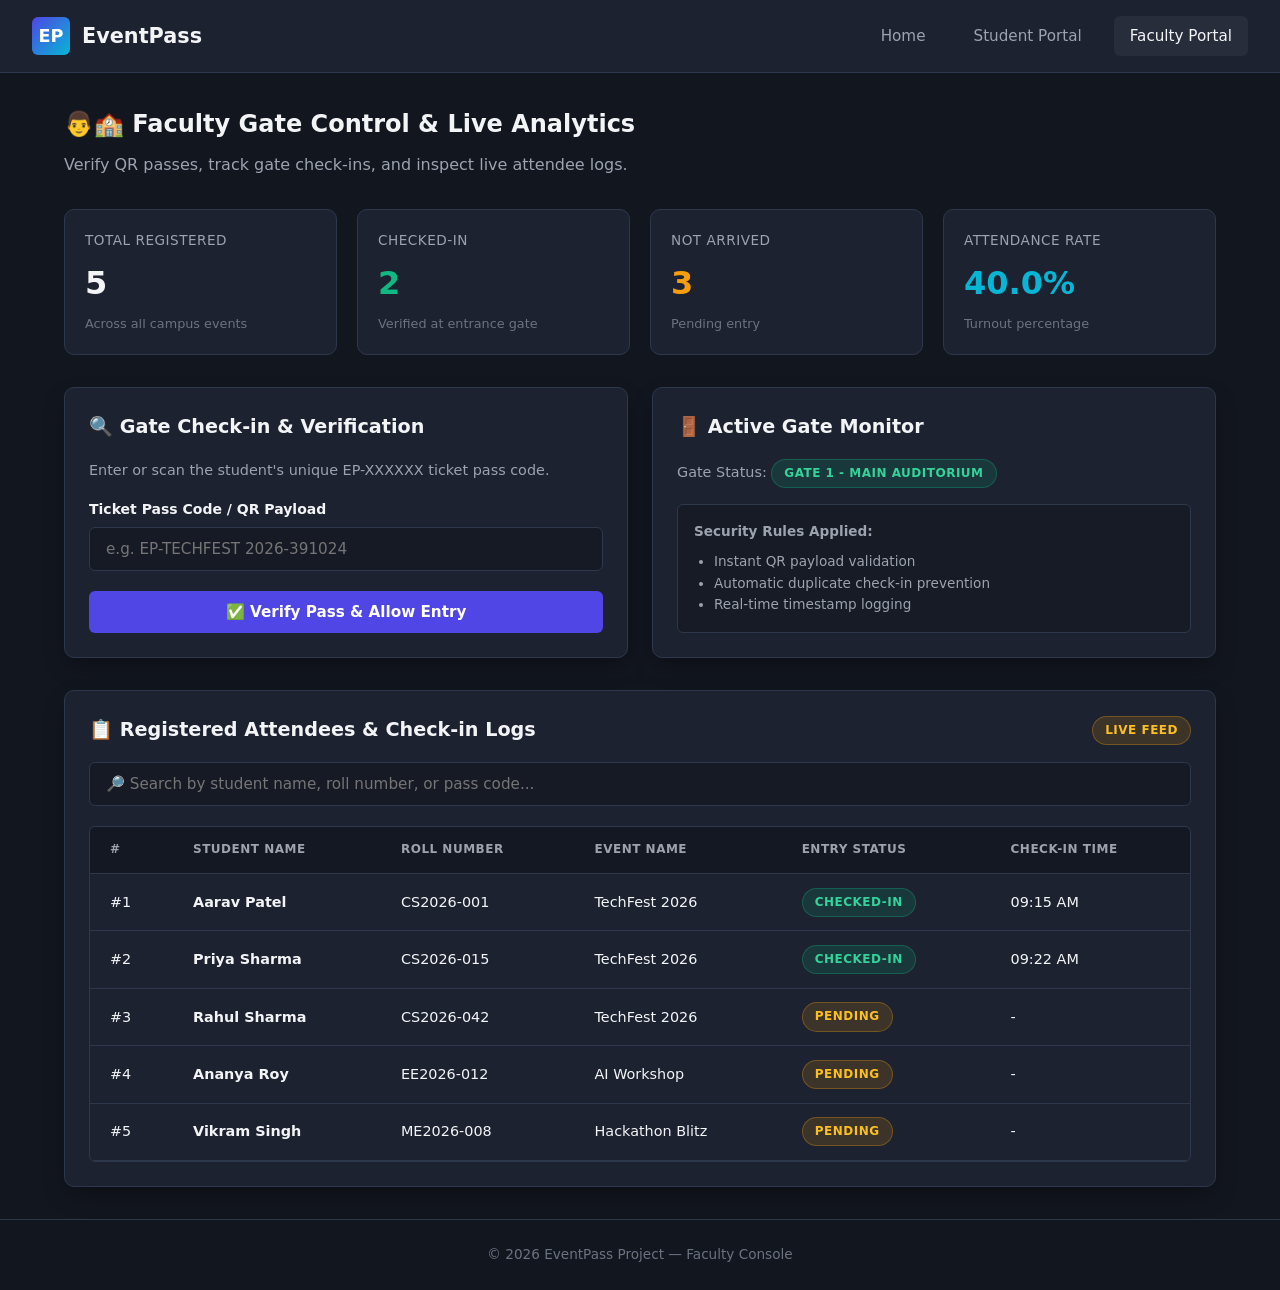
==== frontend/faculty_dashboard.html @ 18d49e3a "Initial EventPass project" ====
<!DOCTYPE html>
<html lang="en">
<head>
    <meta charset="UTF-8">
    <meta name="viewport" content="width=device-width, initial-scale=1.0">
    <title>Faculty Console - EventPass</title>
    <link rel="stylesheet" href="css/style.css">
</head>
<body>

    <!-- Header Navigation -->
    <nav class="navbar">
        <a href="index.html" class="brand">
            <div class="brand-icon">EP</div>
            <span>EventPass</span>
        </a>
        <div class="nav-links">
            <a href="index.html" class="nav-link">Home</a>
            <a href="student_dashboard.html" class="nav-link">Student Portal</a>
            <a href="faculty_dashboard.html" class="nav-link active">Faculty Portal</a>
        </div>
    </nav>

    <!-- Main Content Container -->
    <main class="container">

        <h2 style="margin-bottom: 0.5rem;">👨🏫 Faculty Gate Control & Live Analytics</h2>
        <p style="color: var(--text-muted); margin-bottom: 2rem;">
            Verify QR passes, track gate check-ins, and inspect live attendee logs.
        </p>

        <!-- Stats Overview Widgets -->
        <section class="grid-4">
            <div class="stat-card">
                <div class="stat-label">Total Registered</div>
                <div class="stat-value" id="statTotal">0</div>
                <div class="stat-sub">Across all campus events</div>
            </div>
            <div class="stat-card">
                <div class="stat-label">Checked-In</div>
                <div class="stat-value" id="statCheckedIn" style="color: var(--success);">0</div>
                <div class="stat-sub">Verified at entrance gate</div>
            </div>
            <div class="stat-card">
                <div class="stat-label">Not Arrived</div>
                <div class="stat-value" id="statNotArrived" style="color: var(--warning);">0</div>
                <div class="stat-sub">Pending entry</div>
            </div>
            <div class="stat-card">
                <div class="stat-label">Attendance Rate</div>
                <div class="stat-value" id="statPercentage" style="color: var(--accent);">0%</div>
                <div class="stat-sub">Turnout percentage</div>
            </div>
        </section>

        <!-- Verification & Scanner Controls -->
        <div class="grid-2" style="margin-bottom: 2rem;">
            
            <!-- Gate Verification Input Card -->
            <section class="card">
                <h3 class="card-title">🔍 Gate Check-in & Verification</h3>
                <p style="color: var(--text-muted); font-size: 0.9rem; margin-bottom: 1rem;">
                    Enter or scan the student's unique <code>EP-XXXXXX</code> ticket pass code.
                </p>

                <!-- Feedback alert box -->
                <div id="scanAlertBox" class="alert alert-info" style="display: none;"></div>

                <div class="form-group">
                    <label class="form-label" for="manualPassInput">Ticket Pass Code / QR Payload</label>
                    <input type="text" id="manualPassInput" class="form-control" placeholder="e.g. EP-TECHFEST 2026-391024">
                </div>

                <button id="btnManualVerify" class="btn btn-primary btn-full">
                    ✅ Verify Pass & Allow Entry
                </button>
            </section>

            <!-- Gate Tracking Card -->
            <section class="card">
                <h3 class="card-title">🚪 Active Gate Monitor</h3>
                <p style="color: var(--text-muted); font-size: 0.9rem; margin-bottom: 1rem;">
                    Gate Status: <span class="badge badge-checkedin">Gate 1 - Main Auditorium</span>
                </p>
                <div style="background-color: rgba(0,0,0,0.2); padding: 1rem; border-radius: var(--radius-sm); border: 1px solid var(--border-color); font-size: 0.85rem;">
                    <p style="color: var(--text-muted); margin-bottom: 0.5rem;"><strong>Security Rules Applied:</strong></p>
                    <ul style="padding-left: 1.25rem; color: var(--text-muted);">
                        <li>Instant QR payload validation</li>
                        <li>Automatic duplicate check-in prevention</li>
                        <li>Real-time timestamp logging</li>
                    </ul>
                </div>
            </section>

        </div>

        <!-- Attendee Directory Table -->
        <section class="card">
            <div class="card-title">
                <span>📋 Registered Attendees & Check-in Logs</span>
                <span class="badge badge-pending">Live Feed</span>
            </div>

            <!-- Search Filter Input -->
            <div class="search-box">
                <input type="text" id="searchInput" class="form-control" placeholder="🔎 Search by student name, roll number, or pass code...">
            </div>

            <!-- Table -->
            <div class="table-responsive">
                <table class="table">
                    <thead>
                        <tr>
                            <th>#</th>
                            <th>Student Name</th>
                            <th>Roll Number</th>
                            <th>Event Name</th>
                            <th>Entry Status</th>
                            <th>Check-in Time</th>
                        </tr>
                    </thead>
                    <tbody id="attendeeTableBody">
                        <!-- Populated by faculty.js -->
                    </tbody>
                </table>
            </div>
        </section>

    </main>

    <!-- Footer -->
    <footer>
        <p>&copy; 2026 EventPass Project — Faculty Console</p>
    </footer>

    <!-- Separate JS File -->
    <script src="js/faculty.js"></script>
</body>
</html>
---- frontend/css/style.css ----
/* EventPass Modern CSS Stylesheet */

:root {
    --bg-dark: #12161f;
    --bg-card: #1c2230;
    --bg-card-hover: #242c3d;
    --border-color: #2e384d;
    --primary: #4f46e5;
    --primary-hover: #4338ca;
    --accent: #06b6d4;
    --accent-hover: #0891b2;
    --success: #10b981;
    --warning: #f59e0b;
    --danger: #ef4444;
    --text-main: #f3f4f6;
    --text-muted: #9ca3af;
    --text-dim: #6b7280;
    --radius-sm: 6px;
    --radius-md: 10px;
    --radius-lg: 16px;
    --shadow: 0 10px 25px -5px rgba(0, 0, 0, 0.4);
}

* {
    box-sizing: border-box;
    margin: 0;
    padding: 0;
    font-family: 'Segoe UI', system-ui, -apple-system, sans-serif;
}

body {
    background-color: var(--bg-dark);
    color: var(--text-main);
    line-height: 1.6;
    min-height: 100vh;
    display: flex;
    flex-direction: column;
}

/* Navbar */
.navbar {
    display: flex;
    justify-content: space-between;
    align-items: center;
    padding: 1rem 2rem;
    background-color: var(--bg-card);
    border-bottom: 1px solid var(--border-color);
}

.brand {
    display: flex;
    align-items: center;
    gap: 0.75rem;
    font-weight: 700;
    font-size: 1.3rem;
    color: var(--text-main);
    text-decoration: none;
}

.brand-icon {
    background: linear-gradient(135deg, var(--primary), var(--accent));
    color: white;
    width: 38px;
    height: 38px;
    border-radius: var(--radius-sm);
    display: flex;
    align-items: center;
    justify-content: center;
    font-size: 1.1rem;
}

.nav-links {
    display: flex;
    gap: 1rem;
    align-items: center;
}

.nav-link {
    color: var(--text-muted);
    text-decoration: none;
    padding: 0.5rem 1rem;
    border-radius: var(--radius-sm);
    transition: all 0.2s;
    font-size: 0.95rem;
}

.nav-link:hover, .nav-link.active {
    color: var(--text-main);
    background-color: rgba(255, 255, 255, 0.05);
}

/* Page Layout */
.container {
    max-width: 1200px;
    margin: 0 auto;
    padding: 2rem 1.5rem;
    width: 100%;
    flex: 1;
}

/* Hero Section */
.hero {
    text-align: center;
    padding: 3rem 1rem;
    max-width: 800px;
    margin: 0 auto;
}

.hero-badge {
    display: inline-block;
    padding: 0.4rem 1rem;
    background-color: rgba(79, 70, 229, 0.15);
    color: #818cf8;
    border-radius: 50px;
    font-size: 0.85rem;
    font-weight: 600;
    margin-bottom: 1.25rem;
    border: 1px solid rgba(79, 70, 229, 0.3);
}

.hero h1 {
    font-size: 2.75rem;
    font-weight: 800;
    margin-bottom: 1rem;
    line-height: 1.2;
}

.hero h1 span {
    background: linear-gradient(135deg, #818cf8, #22d3ee);
    -webkit-background-clip: text;
    -webkit-text-fill-color: transparent;
}

.hero p {
    color: var(--text-muted);
    font-size: 1.15rem;
    margin-bottom: 2.5rem;
}

/* Cards & Grid */
.grid-2 {
    display: grid;
    grid-template-columns: repeat(auto-fit, minmax(320px, 1fr));
    gap: 1.5rem;
}

.grid-4 {
    display: grid;
    grid-template-columns: repeat(auto-fit, minmax(220px, 1fr));
    gap: 1.25rem;
    margin-bottom: 2rem;
}

.card {
    background-color: var(--bg-card);
    border: 1px solid var(--border-color);
    border-radius: var(--radius-md);
    padding: 1.5rem;
    box-shadow: var(--shadow);
    transition: transform 0.2s, border-color 0.2s;
}

.card:hover {
    border-color: rgba(79, 70, 229, 0.5);
}

.card-title {
    font-size: 1.2rem;
    font-weight: 600;
    margin-bottom: 1rem;
    display: flex;
    align-items: center;
    justify-content: space-between;
}

/* Stat Cards */
.stat-card {
    background-color: var(--bg-card);
    border: 1px solid var(--border-color);
    border-radius: var(--radius-md);
    padding: 1.25rem;
}

.stat-label {
    color: var(--text-muted);
    font-size: 0.85rem;
    text-transform: uppercase;
    letter-spacing: 0.5px;
    margin-bottom: 0.4rem;
}

.stat-value {
    font-size: 2rem;
    font-weight: 700;
    color: var(--text-main);
}

.stat-sub {
    font-size: 0.8rem;
    color: var(--text-dim);
    margin-top: 0.25rem;
}

/* Buttons */
.btn {
    display: inline-flex;
    align-items: center;
    justify-content: center;
    gap: 0.5rem;
    padding: 0.75rem 1.5rem;
    border-radius: var(--radius-sm);
    font-weight: 600;
    text-decoration: none;
    cursor: pointer;
    border: none;
    font-size: 0.95rem;
    transition: all 0.2s;
}

.btn-primary {
    background-color: var(--primary);
    color: white;
}

.btn-primary:hover {
    background-color: var(--primary-hover);
}

.btn-accent {
    background-color: var(--accent);
    color: #0f172a;
}

.btn-accent:hover {
    background-color: var(--accent-hover);
}

.btn-full {
    width: 100%;
}

.btn-sm {
    padding: 0.4rem 0.85rem;
    font-size: 0.85rem;
}

/* Forms */
.form-group {
    margin-bottom: 1.25rem;
}

.form-label {
    display: block;
    font-size: 0.875rem;
    font-weight: 600;
    margin-bottom: 0.4rem;
    color: var(--text-main);
}

.form-control {
    width: 100%;
    padding: 0.75rem 1rem;
    background-color: rgba(0, 0, 0, 0.25);
    border: 1px solid var(--border-color);
    border-radius: var(--radius-sm);
    color: var(--text-main);
    font-size: 0.95rem;
    outline: none;
    transition: border-color 0.2s;
}

.form-control:focus {
    border-color: var(--primary);
}

select.form-control {
    cursor: pointer;
}

/* QR Pass Display Box */
.qr-pass-container {
    background: linear-gradient(145deg, #1e2538, #161b29);
    border: 2px dashed var(--primary);
    border-radius: var(--radius-lg);
    padding: 2rem;
    text-align: center;
    box-shadow: var(--shadow);
}

.qr-code-box {
    background-color: white;
    padding: 1rem;
    border-radius: var(--radius-md);
    display: inline-block;
    margin: 1.25rem 0;
    box-shadow: 0 4px 15px rgba(0,0,0,0.3);
}

.qr-code-box canvas, .qr-code-box img {
    display: block;
    margin: 0 auto;
}

/* Status Badges */
.badge {
    display: inline-block;
    padding: 0.25rem 0.75rem;
    border-radius: 50px;
    font-size: 0.75rem;
    font-weight: 700;
    text-transform: uppercase;
    letter-spacing: 0.5px;
}

.badge-pending {
    background-color: rgba(245, 158, 11, 0.15);
    color: #fbbf24;
    border: 1px solid rgba(245, 158, 11, 0.3);
}

.badge-checkedin {
    background-color: rgba(16, 185, 129, 0.15);
    color: #34d399;
    border: 1px solid rgba(16, 185, 129, 0.3);
}

.badge-rejected {
    background-color: rgba(239, 68, 68, 0.15);
    color: #f87171;
    border: 1px solid rgba(239, 68, 68, 0.3);
}

/* Tables */
.table-responsive {
    overflow-x: auto;
    border-radius: var(--radius-sm);
    border: 1px solid var(--border-color);
}

.table {
    width: 100%;
    border-collapse: collapse;
    text-align: left;
    font-size: 0.9rem;
}

.table th, .table td {
    padding: 0.85rem 1.25rem;
    border-bottom: 1px solid var(--border-color);
}

.table th {
    background-color: rgba(0, 0, 0, 0.3);
    color: var(--text-muted);
    font-weight: 600;
    text-transform: uppercase;
    font-size: 0.75rem;
    letter-spacing: 0.5px;
}

.table tbody tr:hover {
    background-color: var(--bg-card-hover);
}

/* Search Box */
.search-box {
    margin-bottom: 1.25rem;
}

/* Alert Boxes */
.alert {
    padding: 0.85rem 1.25rem;
    border-radius: var(--radius-sm);
    margin-bottom: 1rem;
    font-size: 0.9rem;
}

.alert-info {
    background-color: rgba(6, 182, 212, 0.15);
    border: 1px solid rgba(6, 182, 212, 0.3);
    color: #67e8f9;
}

.alert-success {
    background-color: rgba(16, 185, 129, 0.15);
    border: 1px solid rgba(16, 185, 129, 0.3);
    color: #6ee7b7;
}

.alert-warning {
    background-color: rgba(245, 158, 11, 0.15);
    border: 1px solid rgba(245, 158, 11, 0.3);
    color: #fde047;
}

/* Footer */
footer {
    text-align: center;
    padding: 1.5rem;
    color: var(--text-dim);
    font-size: 0.85rem;
    border-top: 1px solid var(--border-color);
    margin-top: auto;
}
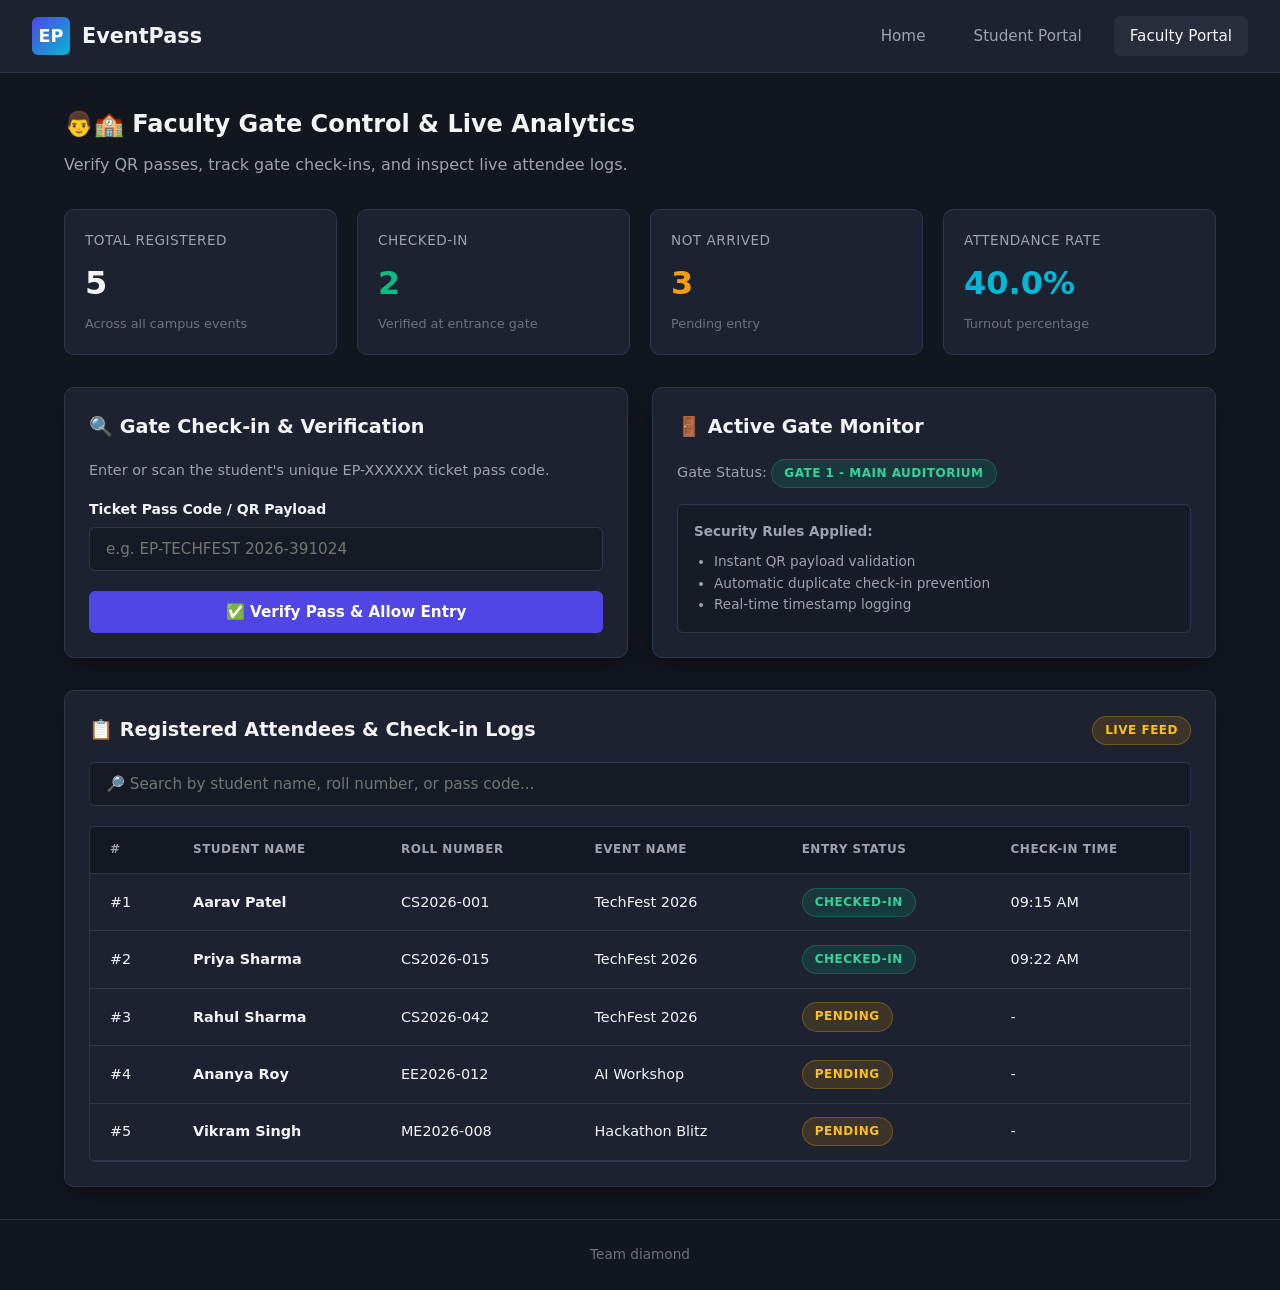
==== commit e0909dbf: "Update faculty_dashboard.html" ====
--- a/frontend/faculty_dashboard.html
+++ b/frontend/faculty_dashboard.html
@@ -130,7 +130,7 @@
 
     <!-- Footer -->
     <footer>
-        <p>&copy; 2026 EventPass Project — Faculty Console</p>
+        <p>Team diamond</p>
     </footer>
 
     <!-- Separate JS File -->
